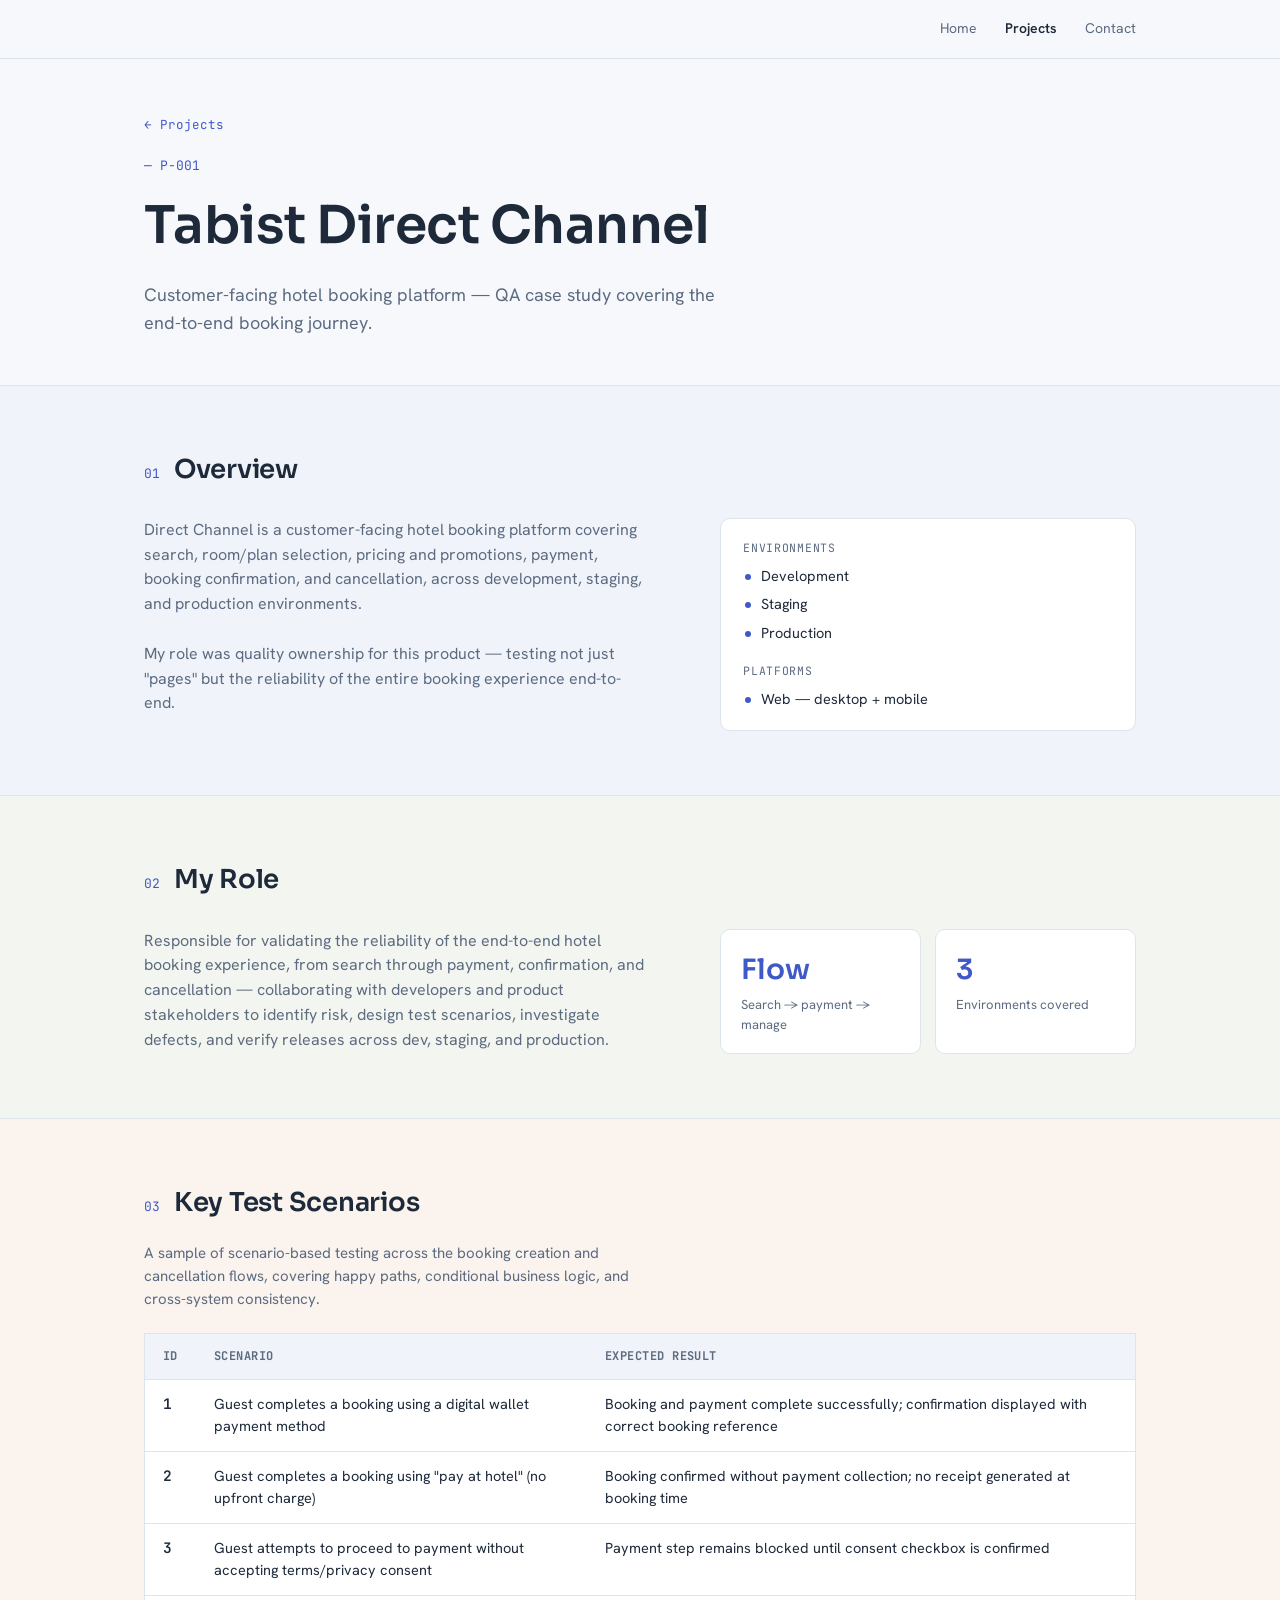
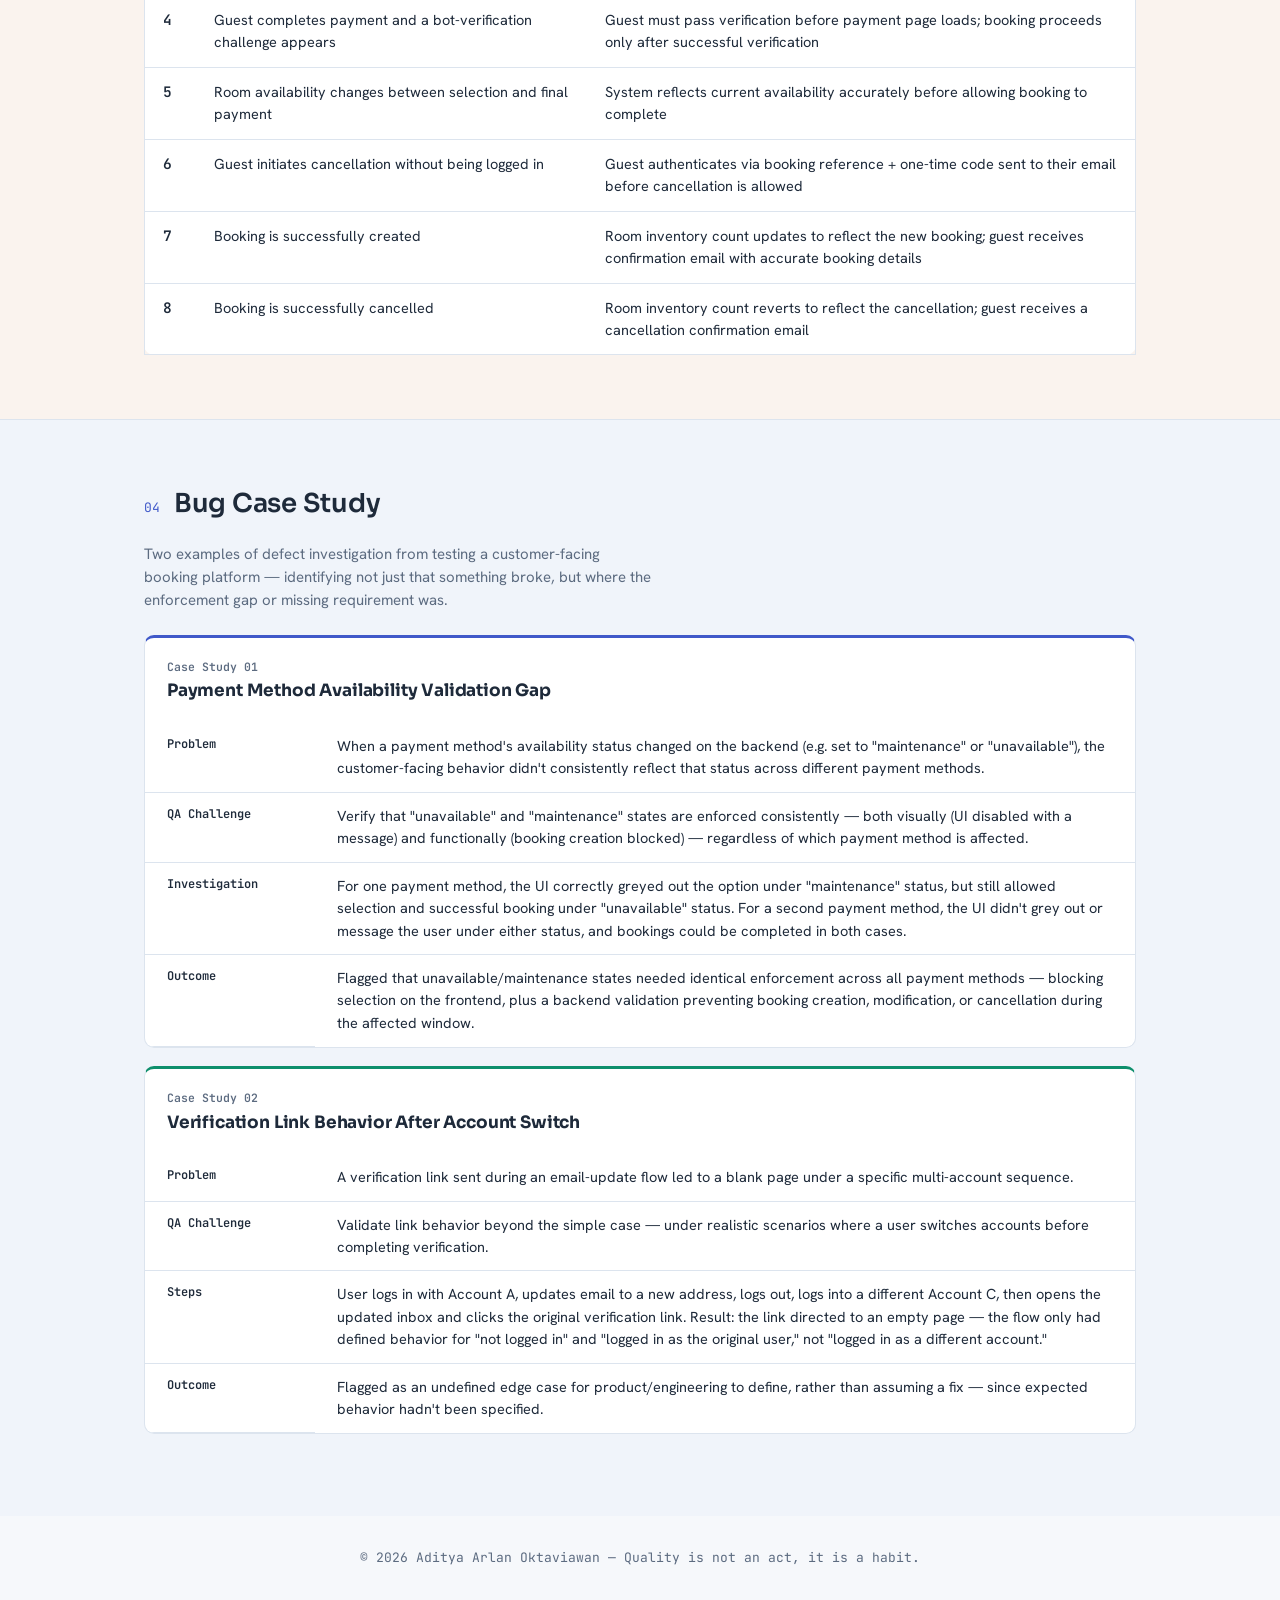
==== direct-channel.html @ cb13525e "initial portfolio qa" ====
<!DOCTYPE html>
<html lang="en">
<head>
  <meta charset="UTF-8" />
  <meta name="viewport" content="width=device-width, initial-scale=1.0" />
  <meta name="description" content="Direct Channel — a customer-facing hotel booking platform. QA case study by Aditya Arlan Oktaviawan: approach, risk-based testing, key scenarios, bug case study, and impact." />
  <meta name="author" content="Aditya Arlan Oktaviawan" />
  <meta name="theme-color" content="#F6F8FB" />

  <!-- EDIT: replace with your real Vercel domain once deployed -->
  <link rel="canonical" href="https://adityaarlan-qa.vercel.app/direct-channel.html" />
  <link rel="icon" type="image/svg+xml" href="favicon.svg" />

  <title>Tabist Direct Channel &mdash; Aditya Arlan Oktaviawan</title>

  <meta property="og:type" content="website" />
  <meta property="og:title" content="Tabist Direct Channel &mdash; Aditya Arlan Oktaviawan" />
  <meta property="og:description" content="QA case study — how Aditya Arlan validated the end-to-end hotel booking experience." />
  <meta property="og:url" content="https://adityaarlan-qa.vercel.app/direct-channel.html" />
  <meta property="og:site_name" content="Aditya Arlan Oktaviawan" />

  <meta name="twitter:card" content="summary" />
  <meta name="twitter:title" content="Tabist Direct Channel &mdash; Aditya Arlan Oktaviawan" />
  <meta name="twitter:description" content="QA case study — how Aditya Arlan validated the end-to-end hotel booking experience." />

  <link rel="preconnect" href="https://fonts.googleapis.com" />
  <link rel="preconnect" href="https://fonts.gstatic.com" crossorigin />
  <link href="https://fonts.googleapis.com/css2?family=Sora:wght@400;500;600;700&family=Hanken+Grotesk:wght@400;500;600&family=JetBrains+Mono:wght@400;500;600&display=swap" rel="stylesheet" />

  <link rel="stylesheet" href="styles.css" />
</head>
<body>

  <a href="#main" class="skip-link">Skip to content</a>

  <header>
    <nav class="nav" aria-label="Primary">
      <button class="nav-toggle" id="navToggle" aria-label="Toggle menu" aria-expanded="false" aria-controls="navList">
        <span></span><span></span><span></span>
      </button>

      <ul class="nav-links" id="navList">
        <li><a href="index.html">Home</a></li>
        <li><a href="index.html#projects" aria-current="page">Projects</a></li>
        <li><a href="index.html#contact">Contact</a></li>
      </ul>
    </nav>
  </header>

  <main id="main">

    <!-- ============================================================
         TABIST DIRECT CHANNEL — project case study

         Structure: Overview → My Role → Key Test Scenarios → Bug Case Study

         EDIT: replace any [BRACKETED] placeholder or boxed placeholder
         before publishing. Everything in plain text is the published
         framing; everything flagged [EDIT] / [ADD] / [CONFIRM] is yours
         to review first.
         ============================================================ -->
    <section class="section-head">
      <div class="wrap">
        <p class="breadcrumb mono"><a href="index.html#projects">&larr; Projects</a></p>
        <span class="sec-num mono">&mdash; P-001</span>
        <h1>Tabist Direct Channel</h1>
        <p class="section-head-sub">Customer-facing hotel booking platform &mdash; QA case study covering the end-to-end booking journey.</p>
      </div>
    </section>

    <!-- ============================================================
         01 · OVERVIEW
         ============================================================ -->
    <section id="overview">
      <div class="wrap">
        <div class="sec-head"><span class="sec-num mono">01</span><h2>Overview</h2></div>
        <div class="about-grid">
          <p>
            Direct Channel is a customer-facing hotel booking platform covering search,
            room/plan selection, pricing and promotions, payment, booking confirmation,
            and cancellation, across development, staging, and production environments.
            <br><br>
            My role was quality ownership for this product &mdash; testing not just "pages"
            but the reliability of the entire booking experience end-to-end.
          </p>
          <div class="about-fact-box" role="note">
            <p class="mono">ENVIRONMENTS</p>
            <ul class="about-facts">
              <li>Development</li>
              <li>Staging</li>
              <li>Production</li>
            </ul>
            <p class="mono">PLATFORMS</p>
            <ul class="about-facts">
              <li>Web &mdash; desktop + mobile</li>
            </ul>
          </div>
        </div>
        <!-- [CONFIRM] The brief asks whether mentioning the underlying
             architecture (BFF / CMS) is okay to publish. It has NOT been
             included here. If you confirm it's fine, add a sentence such as
             "the front end integrates with the platform through a BFF layer
             and content is managed via a CMS." -->
      </div>
    </section>

    <!-- ============================================================
         02 · MY ROLE
         ============================================================ -->
    <section id="my-role">
      <div class="wrap">
        <div class="sec-head"><span class="sec-num mono">02</span><h2>My Role</h2></div>
        <div class="about-grid">
          <p>
            Responsible for validating the reliability of the end-to-end hotel booking
            experience, from search through payment, confirmation, and cancellation &mdash;
            collaborating with developers and product stakeholders to identify risk,
            design test scenarios, investigate defects, and verify releases across dev,
            staging, and production.
          </p>
          <div class="stat-row">
            <div class="stat">
              <div class="num">Flow</div>
              <div class="label">Search &rarr; payment &rarr; manage</div>
            </div>
            <div class="stat">
              <div class="num">3</div>
              <div class="label">Environments covered</div>
            </div>
          </div>
        </div>
      </div>
    </section>

    <!-- ============================================================
         03 · KEY TEST SCENARIOS
         ============================================================ -->
    <section id="scenarios">
      <div class="wrap">
        <div class="sec-head"><span class="sec-num mono">03</span><h2>Key Test Scenarios</h2></div>
        <p class="sec-sub">A sample of scenario-based testing across the booking creation and cancellation flows, covering happy paths, conditional business logic, and cross-system consistency.</p>
        <div class="tbl-wrap">
          <table class="tbl">
            <thead>
              <tr>
                <th scope="col">ID</th>
                <th scope="col">Scenario</th>
                <th scope="col">Expected Result</th>
              </tr>
            </thead>
            <tbody>
              <tr><td class="mono">1</td><td>Guest completes a booking using a digital wallet payment method</td><td>Booking and payment complete successfully; confirmation displayed with correct booking reference</td></tr>
              <tr><td class="mono">2</td><td>Guest completes a booking using "pay at hotel" (no upfront charge)</td><td>Booking confirmed without payment collection; no receipt generated at booking time</td></tr>
              <tr><td class="mono">3</td><td>Guest attempts to proceed to payment without accepting terms/privacy consent</td><td>Payment step remains blocked until consent checkbox is confirmed</td></tr>
              <tr><td class="mono">4</td><td>Guest completes payment and a bot-verification challenge appears</td><td>Guest must pass verification before payment page loads; booking proceeds only after successful verification</td></tr>
              <tr><td class="mono">5</td><td>Room availability changes between selection and final payment</td><td>System reflects current availability accurately before allowing booking to complete</td></tr>
              <tr><td class="mono">6</td><td>Guest initiates cancellation without being logged in</td><td>Guest authenticates via booking reference + one-time code sent to their email before cancellation is allowed</td></tr>
              <tr><td class="mono">7</td><td>Booking is successfully created</td><td>Room inventory count updates to reflect the new booking; guest receives confirmation email with accurate booking details</td></tr>
              <tr><td class="mono">8</td><td>Booking is successfully cancelled</td><td>Room inventory count reverts to reflect the cancellation; guest receives a cancellation confirmation email</td></tr>
            </tbody>
          </table>
        </div>
        <!-- [CONFIRM] This is sanitised, generic wording only — no internal
             system names, exact UI copy, fee amounts, or payment-provider
             names. Swap in your real expectation wording if any differ. -->
      </div>
    </section>

    <!-- ============================================================
         04 · BUG CASE STUDY
         ============================================================ -->
    <section id="bug-case">
      <div class="wrap">
        <div class="sec-head"><span class="sec-num mono">04</span><h2>Bug Case Study</h2></div>
        <p class="sec-sub">Two examples of defect investigation from testing a customer-facing booking platform &mdash; identifying not just that something broke, but where the enforcement gap or missing requirement was.</p>

        <article class="bug-case">
          <div class="bug-case-head">
            <span class="mono">Case Study 01</span>
            <h3>Payment Method Availability Validation Gap</h3>
          </div>
          <div class="tbl-wrap">
            <table class="tbl tbl-plain">
              <tbody>
                <tr>
                  <th scope="row">Problem</th>
                  <td>When a payment method's availability status changed on the backend (e.g. set to "maintenance" or "unavailable"), the customer-facing behavior didn't consistently reflect that status across different payment methods.</td>
                </tr>
                <tr>
                  <th scope="row">QA Challenge</th>
                  <td>Verify that "unavailable" and "maintenance" states are enforced consistently &mdash; both visually (UI disabled with a message) and functionally (booking creation blocked) &mdash; regardless of which payment method is affected.</td>
                </tr>
                <tr>
                  <th scope="row">Investigation</th>
                  <td>For one payment method, the UI correctly greyed out the option under "maintenance" status, but still allowed selection and successful booking under "unavailable" status. For a second payment method, the UI didn't grey out or message the user under either status, and bookings could be completed in both cases.</td>
                </tr>
                <tr>
                  <th scope="row">Outcome</th>
                  <td>Flagged that unavailable/maintenance states needed identical enforcement across all payment methods &mdash; blocking selection on the frontend, plus a backend validation preventing booking creation, modification, or cancellation during the affected window.</td>
                </tr>
              </tbody>
            </table>
          </div>
        </article>

        <article class="bug-case">
          <div class="bug-case-head">
            <span class="mono">Case Study 02</span>
            <h3>Verification Link Behavior After Account Switch</h3>
          </div>
          <div class="tbl-wrap">
            <table class="tbl tbl-plain">
              <tbody>
                <tr>
                  <th scope="row">Problem</th>
                  <td>A verification link sent during an email-update flow led to a blank page under a specific multi-account sequence.</td>
                </tr>
                <tr>
                  <th scope="row">QA Challenge</th>
                  <td>Validate link behavior beyond the simple case &mdash; under realistic scenarios where a user switches accounts before completing verification.</td>
                </tr>
                <tr>
                  <th scope="row">Steps</th>
                  <td>User logs in with Account A, updates email to a new address, logs out, logs into a different Account C, then opens the updated inbox and clicks the original verification link. Result: the link directed to an empty page &mdash; the flow only had defined behavior for "not logged in" and "logged in as the original user," not "logged in as a different account."</td>
                </tr>
                <tr>
                  <th scope="row">Outcome</th>
                  <td>Flagged as an undefined edge case for product/engineering to define, rather than assuming a fix &mdash; since expected behavior hadn't been specified.</td>
                </tr>
              </tbody>
            </table>
          </div>
        </article>

        <!-- [EDIT] Content is sanitised and generic as requested — no ticket
             IDs, internal tool/system names, interface copy, or company name.
             Adjust the wording if any detail differs from what you want
             published. -->
      </div>
    </section>

    </main>

  <footer>
    &copy; <span id="year">2026</span> Aditya Arlan Oktaviawan &mdash; Quality is not an act, it is a habit.
  </footer>

  <script src="script.js"></script>
</body>
</html>
---- styles.css ----
/* ============================================================
   Portfolio — Software QA Engineer
   DESIGN TOKENS
   Light, warm "qa log" aesthetic. To change the whole look, edit
   just the variables below. --accent / --accent2 / --accent3 are
   the three rotating accent colors.
   ============================================================ */
:root {
  --bg: #F6F8FB;          /* page background        */
  --bg-panel: #F0F4FA;    /* alternating section 1  */
  --bg-panel2: #F3F6F0;   /* alternating section 2  */
  --bg-panel3: #FAF3EE;   /* alternating section 3  */
  --ink: #1E2A3A;         /* primary text           */
  --ink-soft: #5C6B80;    /* secondary text         */
  --line: #DCE4EE;        /* hairline borders       */
  --accent: #4059C9;
  --accent-soft: #EAEFFB;
  --accent2: #0E8F6C;
  --accent2-soft: #E4F4EC;
  --accent3: #D97A3D;
  --accent3-soft: #FCEFE3;
  --radius: 10px;
  --max: 1040px;
}

* { box-sizing: border-box; margin: 0; padding: 0; }

html { scroll-behavior: smooth; }

/* Anchor offset so the sticky header doesn't cover section headings */
section[id] { scroll-margin-top: 76px; }

body {
  background: var(--bg);
  color: var(--ink);
  font-family: 'Hanken Grotesk', system-ui, -apple-system, 'Segoe UI', sans-serif;
  line-height: 1.55;
  -webkit-font-smoothing: antialiased;
}

h1, h2, h3 { font-family: 'Sora', 'Hanken Grotesk', sans-serif; letter-spacing: -0.01em; }

.mono {
  font-family: 'JetBrains Mono', ui-monospace, monospace;
}

a { color: inherit; }

.wrap {
  max-width: var(--max);
  margin: 0 auto;
  padding: 0 24px;
}

section { padding: 64px 0; }
section + section { border-top: 1px solid var(--line); }

/* Rotating panel backgrounds for each section, in order */
main > section:nth-of-type(2) { background: var(--bg-panel); }
main > section:nth-of-type(3) { background: var(--bg-panel2); }
main > section:nth-of-type(4) { background: var(--bg-panel3); }
main > section:nth-of-type(5) { background: var(--bg-panel); }
main > section:nth-of-type(6) { background: var(--bg-panel2); }

@media (max-width: 640px) {
  section { padding: 48px 0; }
  .wrap { padding: 0 20px; }
}

/* Visible focus ring for keyboard users */
:focus-visible {
  outline: 2px solid var(--accent);
  outline-offset: 2px;
}

/* Skip-to-content link — visually hidden until focused */
.skip-link {
  position: absolute;
  left: -9999px;
  top: 0;
  background: var(--ink);
  color: #fff;
  font-weight: 600;
  padding: 10px 18px;
  border-radius: 0 0 8px 0;
  z-index: 200;
}
.skip-link:focus { left: 0; text-decoration: none; }

/* ============================================================
   HEADER / NAV
   ============================================================ */
header {
  position: sticky;
  top: 0;
  z-index: 20;
  background: rgba(246, 248, 251, 0.88);
  backdrop-filter: blur(8px);
  border-bottom: 1px solid var(--line);
}

.nav {
  display: flex;
  align-items: center;
  justify-content: space-between;
  padding: 18px 24px;
  max-width: var(--max);
  margin: 0 auto;
  position: relative;
}

.nav-links {
  display: flex;
  list-style: none;
  margin: 0;
  margin-left: auto;
  padding: 0;
  font-size: 14px;
}
.nav-links li { margin-left: 28px; }
.nav-links li:first-child { margin-left: 0; }
.nav-links a {
  text-decoration: none;
  color: var(--ink-soft);
  transition: color 0.15s ease;
}
.nav-links a:hover, .nav-links a:focus-visible { color: var(--ink); }
.nav-links a[aria-current="page"] {
  color: var(--ink);
  font-weight: 600;
}

/* Mobile hamburger (hidden on desktop) */
.nav-toggle {
  display: none;
  flex-direction: column;
  justify-content: center;
  align-items: center;
  gap: 5px;
  width: 44px;
  height: 44px;
  background: none;
  border: 1px solid var(--line);
  border-radius: 8px;
  cursor: pointer;
  padding: 0;
}
.nav-toggle span {
  width: 22px;
  height: 2px;
  background: var(--ink);
  transition: transform 0.25s ease, opacity 0.25s ease;
}
.nav-toggle[aria-expanded="true"] span:nth-child(1) { transform: translateY(7px) rotate(45deg); }
.nav-toggle[aria-expanded="true"] span:nth-child(2) { opacity: 0; }
.nav-toggle[aria-expanded="true"] span:nth-child(3) { transform: translateY(-7px) rotate(-45deg); }

@media (max-width: 640px) {
  .nav-toggle { display: flex; }
  .nav-links {
    display: none;
    position: absolute;
    top: 100%;
    left: 0;
    right: 0;
    flex-direction: column;
    gap: 0;
    background: var(--bg);
    border-bottom: 1px solid var(--line);
    padding: 8px 24px 16px;
  }
  .nav-links.open { display: flex; }
  .nav-links li { margin: 0; }
  .nav-links a { display: block; padding: 12px 0; }
}

/* ============================================================
   HERO
   ============================================================ */
.hero { padding: 56px 0 48px; }

.eyebrow {
  display: inline-flex;
  align-items: center;
  font-family: 'JetBrains Mono', monospace;
  font-size: 12.5px;
  color: var(--accent);
  background: var(--accent-soft);
  border: 1px solid #CBD6EC;
  padding: 6px 12px;
  border-radius: 100px;
  margin-bottom: 22px;
}
.eyebrow::before {
  content: "";
  width: 6px;
  height: 6px;
  background: var(--accent);
  border-radius: 50%;
  display: inline-block;
  margin-right: 8px;
}

.hero h1 {
  font-size: clamp(34px, 5.2vw, 56px);
  font-weight: 600;
  max-width: 18ch;
}

.hero-sub {
  color: var(--ink-soft);
  font-size: 18px;
  max-width: 56ch;
  margin-top: 14px;
}

.hero-cta {
  display: flex;
  margin-top: 24px;
  flex-wrap: wrap;
}
.hero-cta .btn { margin-right: 14px; }
.hero-cta .btn:last-child { margin-right: 0; }

/* Buttons */
.btn {
  font-family: 'Hanken Grotesk', sans-serif;
  font-size: 14.5px;
  font-weight: 600;
  padding: 12px 22px;
  border-radius: 8px;
  text-decoration: none;
  display: inline-block;
  transition: transform 0.15s ease, background 0.15s ease;
}
.btn-primary { background: var(--ink); color: #fff; }
.btn-primary:hover { transform: translateY(-1px); background: #33455C; }
.btn-ghost { border: 1px solid var(--line); color: var(--ink); background: transparent; }
.btn-ghost:hover { transform: translateY(-1px); border-color: var(--ink); }

/* ============================================================
   SECTION HEADS
   ============================================================ */
.sec-head {
  display: flex;
  align-items: baseline;
  margin-bottom: 28px;
}
.sec-num {
  font-family: 'JetBrains Mono', monospace;
  color: var(--accent);
  font-size: 13px;
  margin-right: 14px;
}
.sec-head h2 { font-size: 26px; font-weight: 600; }

/* ============================================================
   SUB-PAGE PAGE HEADS (Projects / Direct Channel / QA Artifacts)
   ============================================================ */
.section-head {
  padding: 56px 0 48px;
}
.section-head .sec-num {
  display: block;
  margin: 0 0 10px;
}
.section-head h1 {
  font-size: clamp(34px, 5.2vw, 52px);
  font-weight: 600;
  max-width: 22ch;
}
.section-head-sub {
  color: var(--ink-soft);
  font-size: 18px;
  max-width: 60ch;
  margin-top: 14px;
}

.breadcrumb {
  font-size: 12.5px;
  color: var(--ink-soft);
  margin-bottom: 22px;
}
.breadcrumb a {
  color: var(--accent);
  text-decoration: none;
}
.breadcrumb a:hover { text-decoration: underline; }

/* CTA link at the bottom of a project card */
.case-cta { margin: 16px 0 0; padding-top: 14px; border-top: 1px solid var(--line); }
.case-cta a {
  font-family: 'JetBrains Mono', monospace;
  font-size: 12.5px;
  font-weight: 600;
  color: var(--accent);
  text-decoration: none;
}
.case-cta a:hover { text-decoration: underline; }

/* ============================================================
   ABOUT
   ============================================================ */
.about-grid {
  display: grid;
  grid-template-columns: 1.3fr 1fr;
  gap: 36px;
  align-items: start;
}
.about-grid p {
  color: var(--ink-soft);
  font-size: 16px;
  max-width: 56ch;
}

.stat-row {
  display: grid;
  grid-template-columns: 1fr 1fr;
  gap: 14px;
}
.stat {
  border: 1px solid var(--line);
  border-radius: var(--radius);
  padding: 18px 20px;
  background: #fff;
}
.stat .num {
  font-family: 'Sora', sans-serif;
  font-size: 28px;
  font-weight: 600;
  color: var(--accent);
}
.stat .label { color: var(--ink-soft); font-size: 13px; margin-top: 4px; }

@media (max-width: 760px) {
  .about-grid { grid-template-columns: 1fr; }
  .bug-grid { grid-template-columns: 1fr; }
  .tools-grid { grid-template-columns: 1fr; }
}

/* ============================================================
   SKILLS (coverage report)
   ============================================================ */
.coverage {
  border: 1px solid var(--line);
  border-radius: var(--radius);
  background: #fff;
  overflow: hidden;
}
.coverage-row {
  display: flex;
  justify-content: space-between;
  align-items: center;
  padding: 16px 24px;
  border-bottom: 1px solid var(--line);
  border-left: 3px solid var(--accent);
  flex-wrap: wrap;
  gap: 8px;
}
.coverage-row:last-child { border-bottom: none; }
.coverage-row:nth-child(2) { border-left-color: var(--accent2); }
.coverage-row:nth-child(3) { border-left-color: var(--accent3); }
.coverage-row:nth-child(4) { border-left-color: var(--accent2); }
.coverage-row:nth-child(5) { border-left-color: var(--accent3); }

.coverage-cat {
  font-weight: 600;
  font-size: 15px;
  min-width: 200px;
  margin-right: 16px;
}
.coverage-cat .mono {
  display: block;
  color: var(--ink-soft);
  font-weight: 400;
  font-size: 12px;
  margin-top: 3px;
}

.tag-list { display: flex; flex-wrap: wrap; }
.tag {
  font-family: 'JetBrains Mono', monospace;
  font-size: 12.5px;
  padding: 6px 11px;
  border-radius: 6px;
  background: var(--bg-panel);
  border: 1px solid var(--line);
  color: var(--ink);
  margin: 0 8px 8px 0;
}

/* ============================================================
   PROJECTS / TEST ARTIFACTS (test case log)
   ============================================================ */
.projects-intro {
  color: var(--ink-soft);
  max-width: 640px;
  margin: -12px 0 24px;
}

.case-grid {
  display: grid;
  grid-template-columns: repeat(2, 1fr);
  gap: 14px;
}
@media (max-width: 760px) {
  .case-grid { grid-template-columns: 1fr; }
}

/* Home-page Projects section: with only a few cards, don't stretch them
   across the full 2-column grid — cap the container so a single card
   reads as an intentional feature card instead of a half-empty row. */
#projects .case-grid {
  grid-template-columns: 1fr;
  max-width: 560px;
}

.case {
  border: 1px solid var(--line);
  border-top: 3px solid var(--accent);
  border-radius: var(--radius);
  background: #fff;
  padding: 22px 24px;
  transition: border-color 0.15s ease, transform 0.15s ease;
}
.case:nth-of-type(3n+2) { border-top-color: var(--accent2); }
.case:nth-of-type(3n+3) { border-top-color: var(--accent3); }
.case:hover { border-color: var(--line); border-top-color: var(--accent); transform: translateY(-2px); }
.case:nth-of-type(3n+2):hover { border-top-color: var(--accent2); }
.case:nth-of-type(3n+3):hover { border-top-color: var(--accent3); }

.case-top {
  display: flex;
  justify-content: space-between;
  align-items: center;
  margin-bottom: 14px;
}
.case-id {
  font-family: 'JetBrains Mono', monospace;
  font-size: 12.5px;
  color: var(--ink-soft);
}

.badge {
  font-family: 'JetBrains Mono', monospace;
  font-size: 11px;
  font-weight: 600;
  letter-spacing: 0.03em;
  padding: 4px 10px;
  border-radius: 100px;
  background: var(--accent-soft);
  color: var(--accent);
}
.case:nth-of-type(3n+2) .badge { background: var(--accent2-soft); color: var(--accent2); }
.case:nth-of-type(3n+3) .badge { background: var(--accent3-soft); color: var(--accent3); }

.case h3 { font-size: 18px; margin-bottom: 8px; }
.case p { color: var(--ink-soft); font-size: 14.5px; margin: 0 0 16px; }

.case-media {
  position: relative;
  display: block;
  margin: 0 0 18px;
  border: 1px solid var(--line);
  border-radius: calc(var(--radius) - 4px);
  overflow: hidden;
  background: #fff;
}
.case-media img {
  display: block;
  width: 100%;
  height: 178px;
  object-fit: cover;
  object-position: top;
  transition: transform 0.3s ease;
}
.case-media:hover img { transform: scale(1.03); }
.case-media-hint {
  position: absolute;
  right: 10px;
  bottom: 10px;
  font-size: 11px;
  padding: 5px 9px;
  border-radius: 6px;
  background: rgba(15, 23, 42, 0.78);
  color: #fff;
  opacity: 0;
  transition: opacity 0.2s ease;
}
.case-media:hover .case-media-hint,
.case-media:focus-visible .case-media-hint { opacity: 1; }

.case-details {
  margin-top: 4px;
  font-size: 13px;
}
.case-details summary {
  font-family: 'JetBrains Mono', monospace;
  font-size: 12.5px;
  font-weight: 600;
  color: var(--accent);
  cursor: pointer;
  user-select: none;
}
.case:nth-of-type(3n+2) .case-details summary { color: var(--accent2); }
.case:nth-of-type(3n+3) .case-details summary { color: var(--accent3); }
.case-details summary:hover { text-decoration: underline; }

.case-meta {
  display: grid;
  gap: 10px;
  margin: 14px 0 0;
  padding-top: 14px;
  border-top: 1px solid var(--line);
}
.case-meta > div {
  display: grid;
  grid-template-columns: 110px 1fr;
  gap: 12px;
  font-size: 13.5px;
}
.case-meta dt { color: var(--ink); font-weight: 600; }
.case-meta dd { color: var(--ink-soft); margin: 0; }

/* ============================================================
   PROJECT DETAIL — case study page
   ============================================================ */
.sec-sub {
  color: var(--ink-soft);
  font-size: 15px;
  max-width: 64ch;
  margin-bottom: 22px;
  margin-top: -10px;
}

/* Right-hand "fact box" on the Overview section */
.about-fact-box {
  border: 1px solid var(--line);
  border-radius: var(--radius);
  background: #fff;
  padding: 20px 22px;
}
.about-fact-box > .mono {
  font-size: 11.5px;
  letter-spacing: 0.06em;
  color: var(--ink-soft);
  margin-bottom: 8px;
  display: block;
}
.about-fact-box > .mono:not(:first-child) { margin-top: 18px; }
.about-facts {
  list-style: none;
  display: grid;
  gap: 6px;
  margin: 0;
  padding: 0;
}
.about-facts li {
  color: var(--ink);
  font-size: 14.5px;
  padding-left: 18px;
  position: relative;
}
.about-facts li::before {
  content: "";
  position: absolute;
  left: 2px;
  top: 9px;
  width: 6px;
  height: 6px;
  border-radius: 50%;
  background: var(--accent);
}

/* Tables (scenarios, bug case study) */
.tbl-wrap { overflow-x: auto; }
.tbl {
  width: 100%;
  border-collapse: collapse;
  background: #fff;
  border: 1px solid var(--line);
  border-radius: var(--radius);
  font-size: 14.5px;
}
.tbl th, .tbl td {
  text-align: left;
  padding: 13px 18px;
  border-bottom: 1px solid var(--line);
  vertical-align: top;
}
.tbl th {
  font-family: 'JetBrains Mono', monospace;
  font-size: 12px;
  letter-spacing: 0.04em;
  text-transform: uppercase;
  color: var(--ink-soft);
  background: var(--bg-panel);
}
.tbl tbody tr:last-child td { border-bottom: none; }
.tbl tbody td:first-child { font-weight: 600; }

/* Bug case study — 4-step grid */
.bug-grid {
  display: grid;
  grid-template-columns: repeat(2, 1fr);
  gap: 14px;
}
.bug-step {
  border: 1px solid var(--line);
  border-top: 3px solid var(--accent);
  border-radius: var(--radius);
  background: #fff;
  padding: 20px 22px;
}
.bug-step:nth-child(2) { border-top-color: var(--accent2); }
.bug-step:nth-child(3) { border-top-color: var(--accent3); }
.bug-step:nth-child(4) { border-top-color: var(--accent2); }
.bug-step h3 { font-size: 15px; margin-bottom: 8px; }
.bug-step h3 .mono {
  font-size: 11.5px;
  font-weight: 600;
  color: var(--ink-soft);
  display: block;
  margin-bottom: 2px;
}
.bug-step p { color: var(--ink-soft); font-size: 14px; margin: 0; }

/* Bug case study — case cards with 4-row table */
.bug-case {
  border: 1px solid var(--line);
  border-top: 3px solid var(--accent);
  border-radius: var(--radius);
  background: #fff;
  overflow: hidden;
  margin-bottom: 18px;
}
.bug-case:nth-of-type(2) { border-top-color: var(--accent2); }
.bug-case-head {
  padding: 20px 22px 4px;
}
.bug-case-head .mono {
  font-size: 11.5px;
  font-weight: 600;
  color: var(--ink-soft);
  display: block;
  margin-bottom: 3px;
}
.bug-case-head h3 {
  font-size: 17px;
  margin: 0;
}
.bug-case .tbl-wrap { overflow: visible; margin-top: 14px; }
.bug-case .tbl {
  border: none;
  border-radius: 0;
  background: transparent;
}
.bug-case .tbl th, .bug-case .tbl td { padding: 12px 22px; }
.bug-case .tbl th[scope="row"] {
  width: 170px;
  text-transform: none;
  letter-spacing: 0;
  background: transparent;
  color: var(--ink);
  font-weight: 600;
}
@media (max-width: 760px) {
  .bug-case .tbl th[scope="row"] { width: 92px; padding: 11px 16px; }
  .bug-case .tbl th, .bug-case .tbl td { padding: 11px 16px; }
}
.bug-tags { padding: 4px 22px 20px; }
.bug-close {
  color: var(--ink-soft);
  font-size: 14.5px;
  max-width: 760px;
  background: var(--bg-panel);
  border: 1px solid var(--line);
  border-left: 3px solid var(--accent);
  border-radius: var(--radius);
  padding: 14px 18px;
  margin-top: 18px;
}

/* Template / placeholder note */
.note {
  margin-top: 18px;
  font-size: 13.5px;
  color: var(--ink-soft);
  background: var(--bg-panel);
  border: 1px dashed var(--line);
  border-radius: var(--radius);
  padding: 14px 18px;
}

/* ============================================================
   EXPERIENCE / EDUCATION (timeline)
   ============================================================ */
.timeline {
  border-left: 2px solid var(--line);
  padding-left: 28px;
  display: flex;
  flex-direction: column;
}
.tl-item { position: relative; margin-top: 20px; }
.tl-item:first-child { margin-top: 0; }
.tl-item::before {
  content: "";
  position: absolute;
  left: -33px;
  top: 4px;
  width: 8px;
  height: 8px;
  border-radius: 50%;
  background: var(--accent);
}
.tl-item:nth-child(2)::before { background: var(--accent2); }
.tl-item:nth-child(3)::before { background: var(--accent3); }

.tl-period {
  font-family: 'JetBrains Mono', monospace;
  font-size: 12.5px;
  color: var(--accent);
  margin-bottom: 6px;
  display: block;
}
.tl-item:nth-child(2) .tl-period { color: var(--accent2); }
.tl-item:nth-child(3) .tl-period { color: var(--accent3); }

.tl-item h3 { font-size: 17px; margin-bottom: 6px; }
.tl-item p { color: var(--ink-soft); font-size: 14.5px; max-width: 60ch; margin: 0; }
.tl-item ul {
  list-style: none;
  margin: 8px 0 0;
  display: grid;
  gap: 6px;
}
.tl-item li {
  color: var(--ink-soft);
  font-size: 14.5px;
  max-width: 60ch;
  padding-left: 18px;
  position: relative;
}
.tl-item li::before {
  content: "";
  position: absolute;
  left: 2px;
  top: 8px;
  width: 6px;
  height: 6px;
  border-radius: 50%;
  background: var(--line);
}

/* ============================================================
   CONTACT
   ============================================================ */
.contact-box {
  border: 1px solid var(--line);
  border-radius: var(--radius);
  background: #fff;
  padding: 40px;
  text-align: center;
}
.contact-box h2 { font-size: 28px; margin-bottom: 12px; }
.contact-box p {
  color: var(--ink-soft);
  max-width: 44ch;
  margin: 0 auto 28px;
}
.contact-links {
  display: flex;
  justify-content: center;
  flex-wrap: wrap;
}
.contact-links .btn { margin: 0 8px 8px; }

/* ============================================================
   FOOTER
   ============================================================ */
footer {
  padding: 32px 0 48px;
  text-align: center;
  color: var(--ink-soft);
  font-size: 13px;
  font-family: 'JetBrains Mono', monospace;
}

/* ============================================================
   RESPONSIVE / MOTION
   ============================================================ */
@media (max-width: 640px) {
  .contact-box { padding: 32px 20px; }
  .coverage-cat { min-width: 100%; }
  .tbl th, .tbl td { padding: 11px 14px; }
}

/* Utility for reduced-motion users */
@media (prefers-reduced-motion: reduce) {
  html { scroll-behavior: auto; }
  * { transition: none !important; }
}
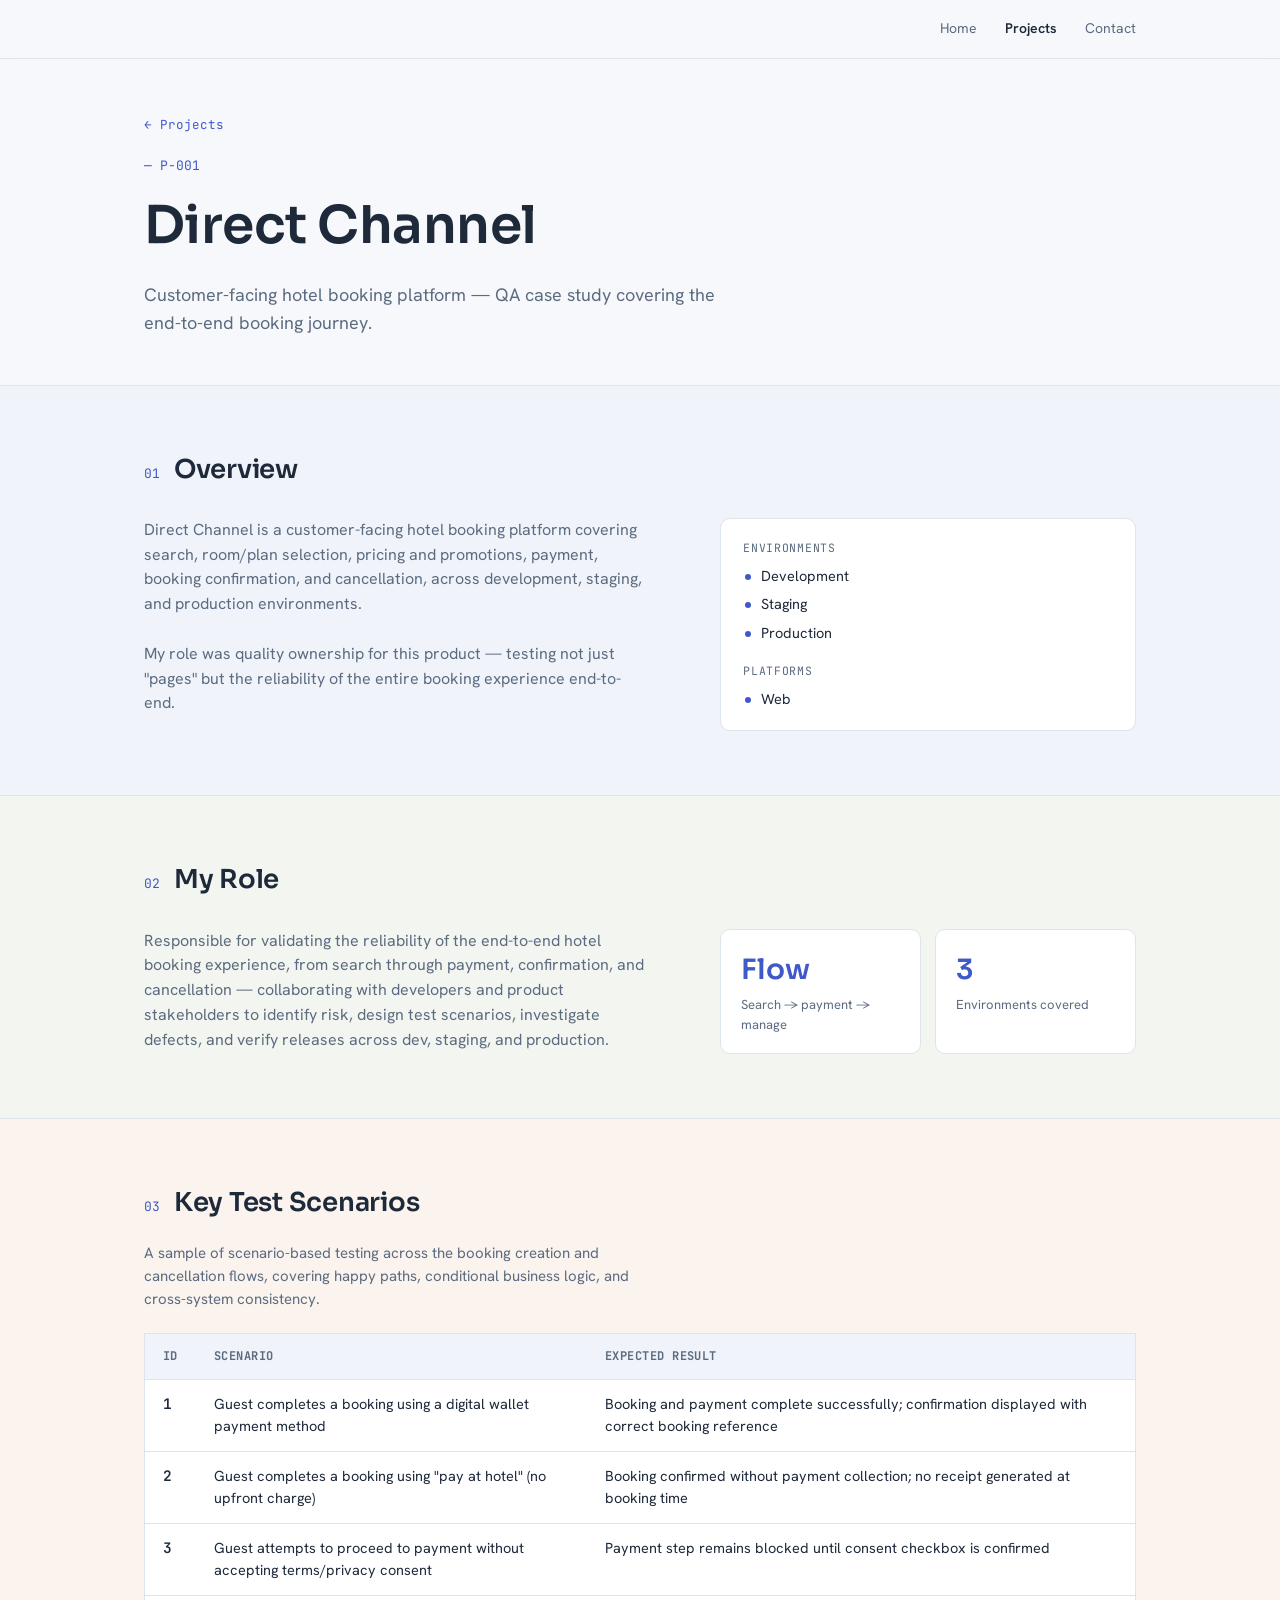
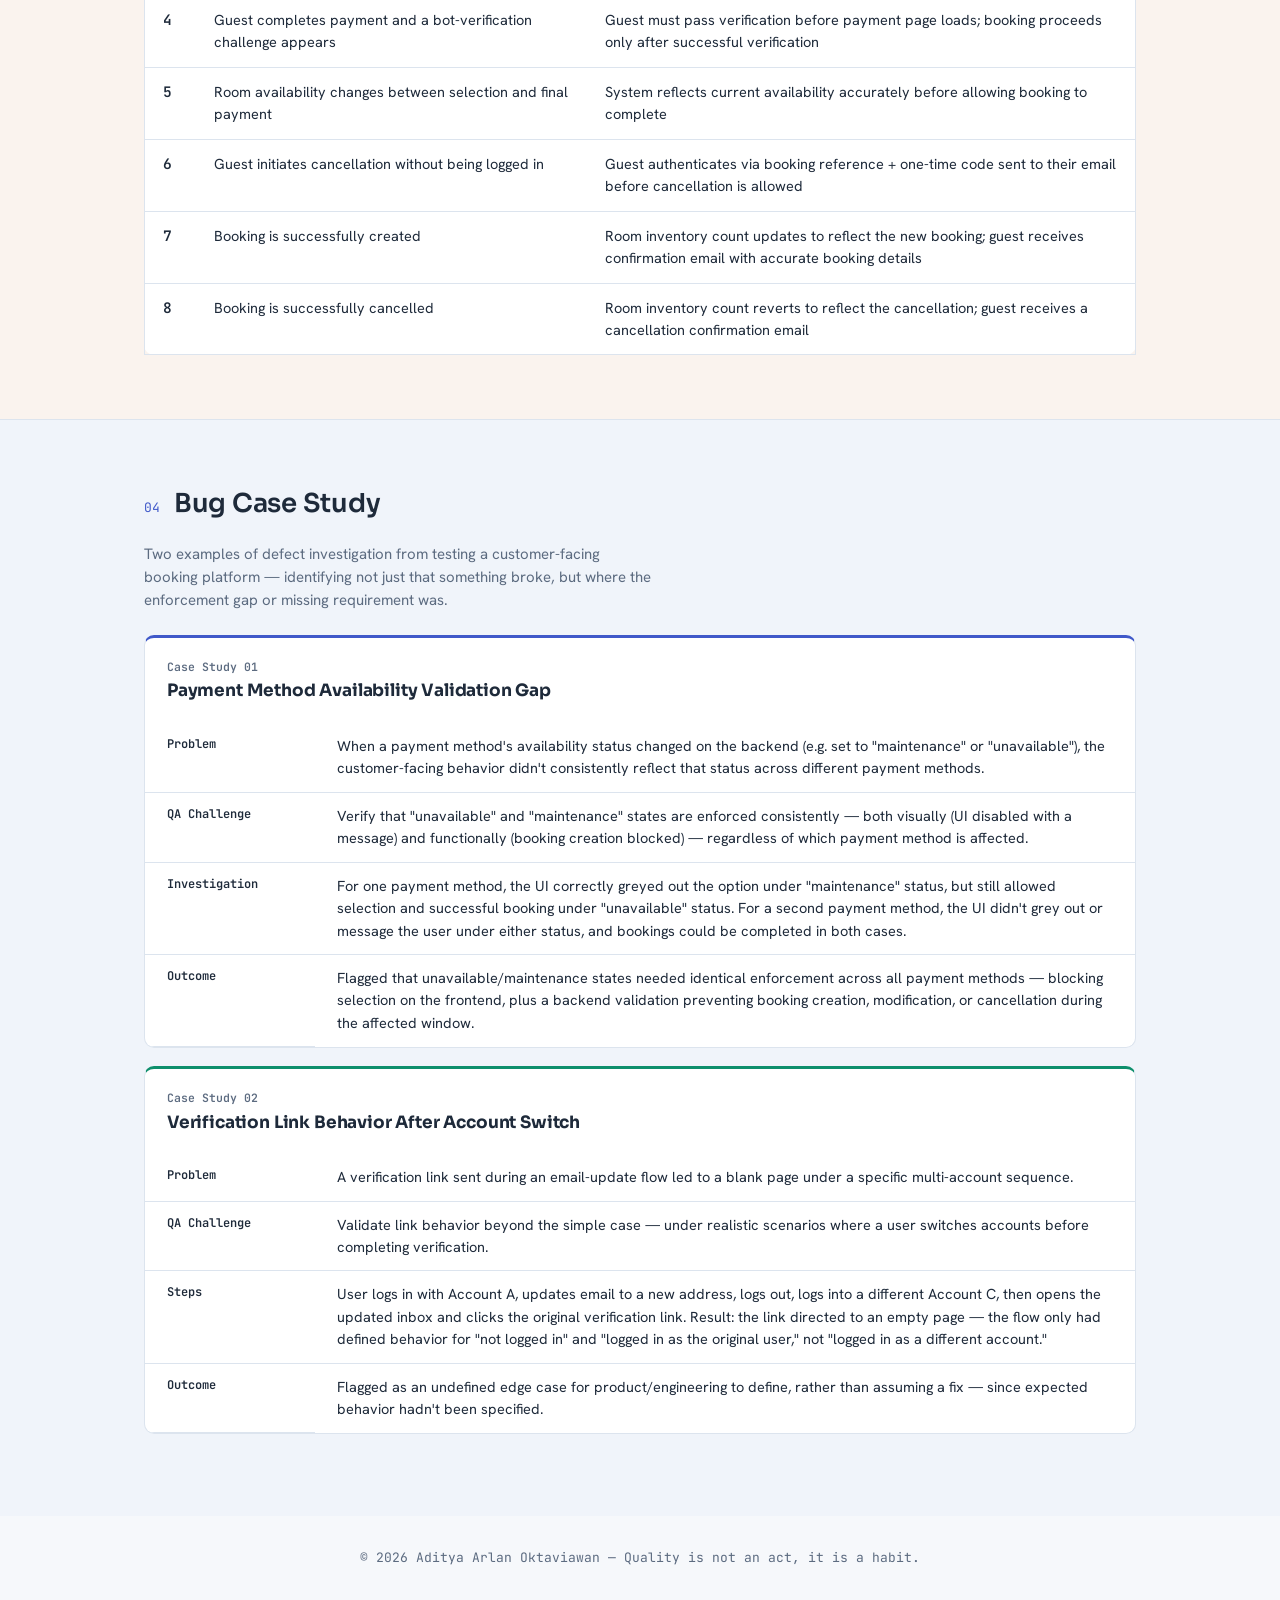
==== commit 0d95d44e: "Update portfolio Project" ====
--- a/direct-channel.html
+++ b/direct-channel.html
@@ -11,16 +11,16 @@
   <link rel="canonical" href="https://adityaarlan-qa.vercel.app/direct-channel.html" />
   <link rel="icon" type="image/svg+xml" href="favicon.svg" />
 
-  <title>Tabist Direct Channel &mdash; Aditya Arlan Oktaviawan</title>
+  <title>Direct Channel &mdash; Aditya Arlan Oktaviawan</title>
 
   <meta property="og:type" content="website" />
-  <meta property="og:title" content="Tabist Direct Channel &mdash; Aditya Arlan Oktaviawan" />
+  <meta property="og:title" content="Direct Channel &mdash; Aditya Arlan Oktaviawan" />
   <meta property="og:description" content="QA case study — how Aditya Arlan validated the end-to-end hotel booking experience." />
   <meta property="og:url" content="https://adityaarlan-qa.vercel.app/direct-channel.html" />
   <meta property="og:site_name" content="Aditya Arlan Oktaviawan" />
 
   <meta name="twitter:card" content="summary" />
-  <meta name="twitter:title" content="Tabist Direct Channel &mdash; Aditya Arlan Oktaviawan" />
+  <meta name="twitter:title" content="Direct Channel &mdash; Aditya Arlan Oktaviawan" />
   <meta name="twitter:description" content="QA case study — how Aditya Arlan validated the end-to-end hotel booking experience." />
 
   <link rel="preconnect" href="https://fonts.googleapis.com" />
@@ -63,7 +63,7 @@
       <div class="wrap">
         <p class="breadcrumb mono"><a href="index.html#projects">&larr; Projects</a></p>
         <span class="sec-num mono">&mdash; P-001</span>
-        <h1>Tabist Direct Channel</h1>
+        <h1>Direct Channel</h1>
         <p class="section-head-sub">Customer-facing hotel booking platform &mdash; QA case study covering the end-to-end booking journey.</p>
       </div>
     </section>
@@ -92,7 +92,7 @@
             </ul>
             <p class="mono">PLATFORMS</p>
             <ul class="about-facts">
-              <li>Web &mdash; desktop + mobile</li>
+              <li>Web</li>
             </ul>
           </div>
         </div>
--- a/styles.css
+++ b/styles.css
@@ -407,12 +407,11 @@
   .case-grid { grid-template-columns: 1fr; }
 }
 
-/* Home-page Projects section: with only a few cards, don't stretch them
-   across the full 2-column grid — cap the container so a single card
-   reads as an intentional feature card instead of a half-empty row. */
+/* Home-page Projects section: two-up grid so cards read P001/P002 on the
+   first row and P003/P004 on the second. */
 #projects .case-grid {
-  grid-template-columns: 1fr;
-  max-width: 560px;
+  grid-template-columns: repeat(2, 1fr);
+  max-width: 840px;
 }
 
 .case {
@@ -668,6 +667,18 @@
   .bug-case .tbl th[scope="row"] { width: 92px; padding: 11px 16px; }
   .bug-case .tbl th, .bug-case .tbl td { padding: 11px 16px; }
 }
+.inline-flow {
+  display: inline-block;
+  font-family: 'JetBrains Mono', monospace;
+  font-size: 12.5px;
+  color: var(--ink);
+  background: var(--bg-panel);
+  border: 1px solid var(--line);
+  border-radius: var(--radius);
+  padding: 8px 12px;
+  margin-top: 8px;
+  line-height: 1.7;
+}
 .bug-tags { padding: 4px 22px 20px; }
 .bug-close {
   color: var(--ink-soft);
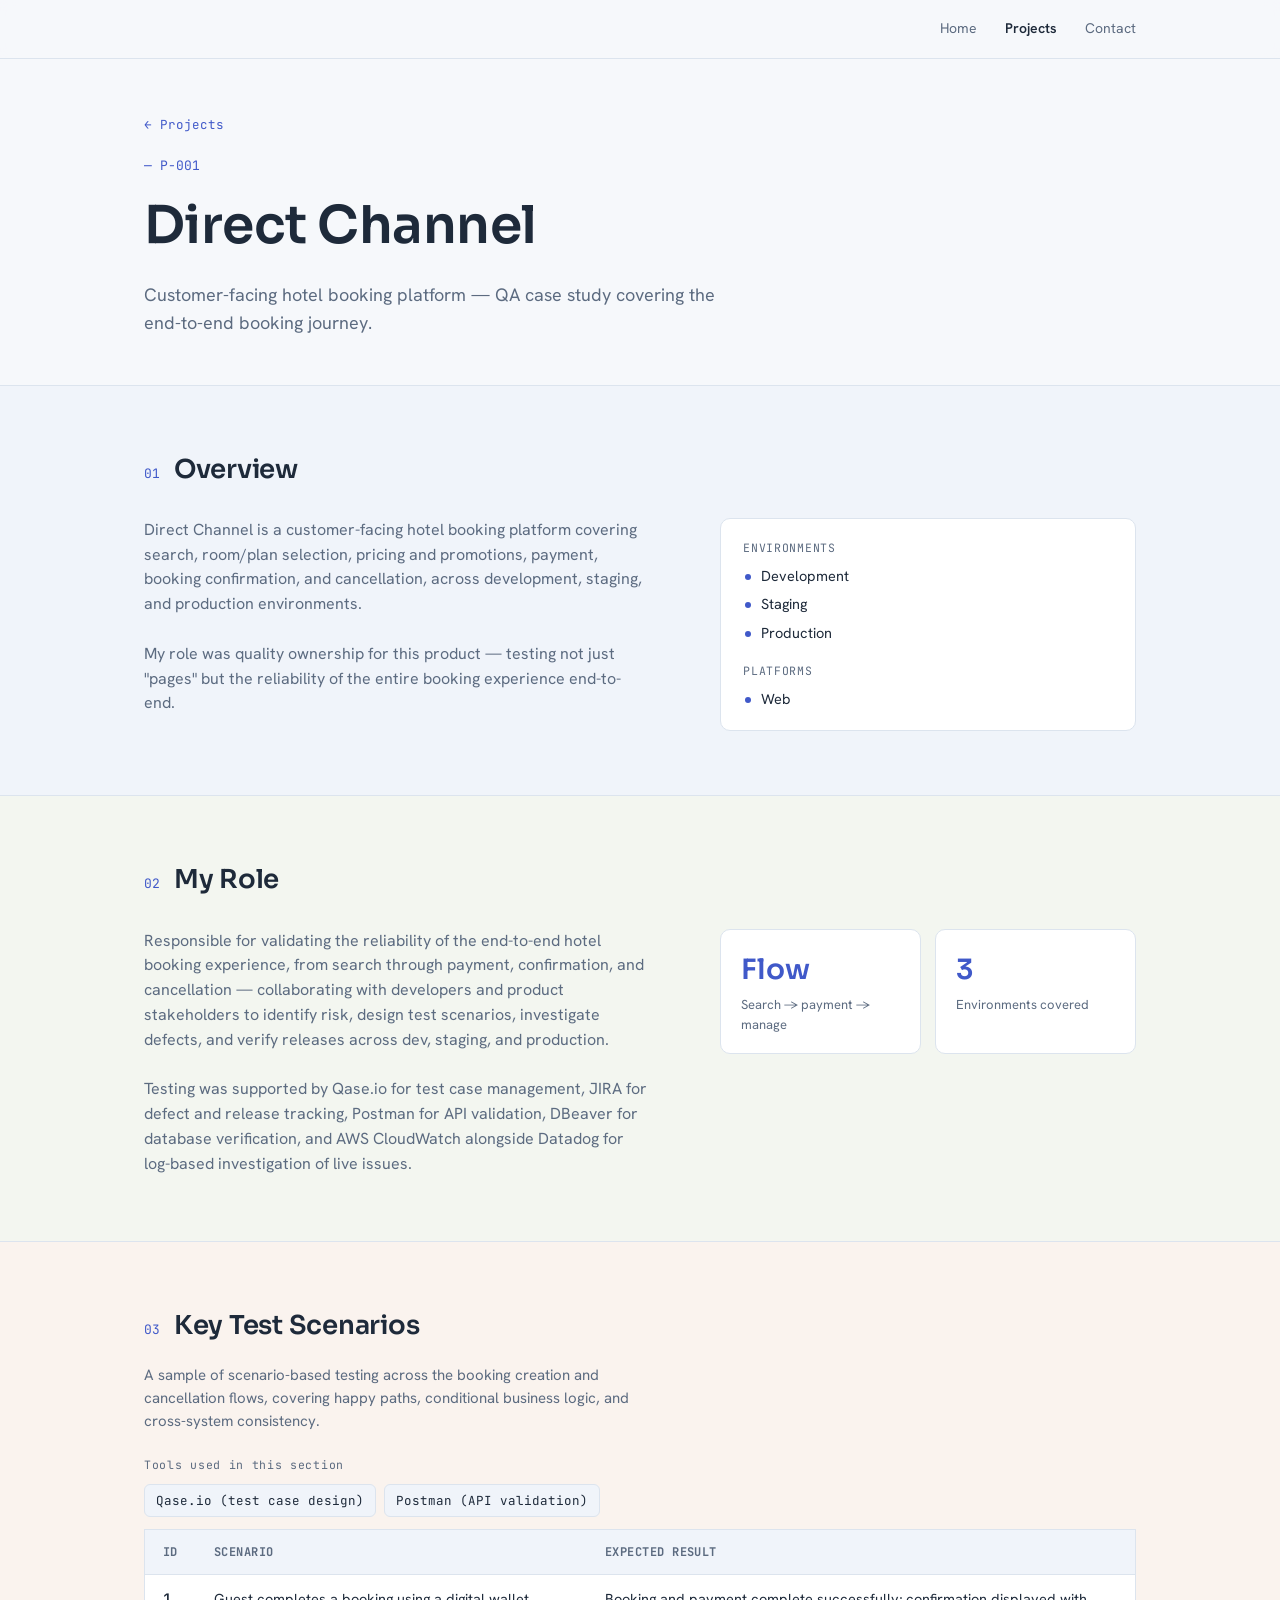
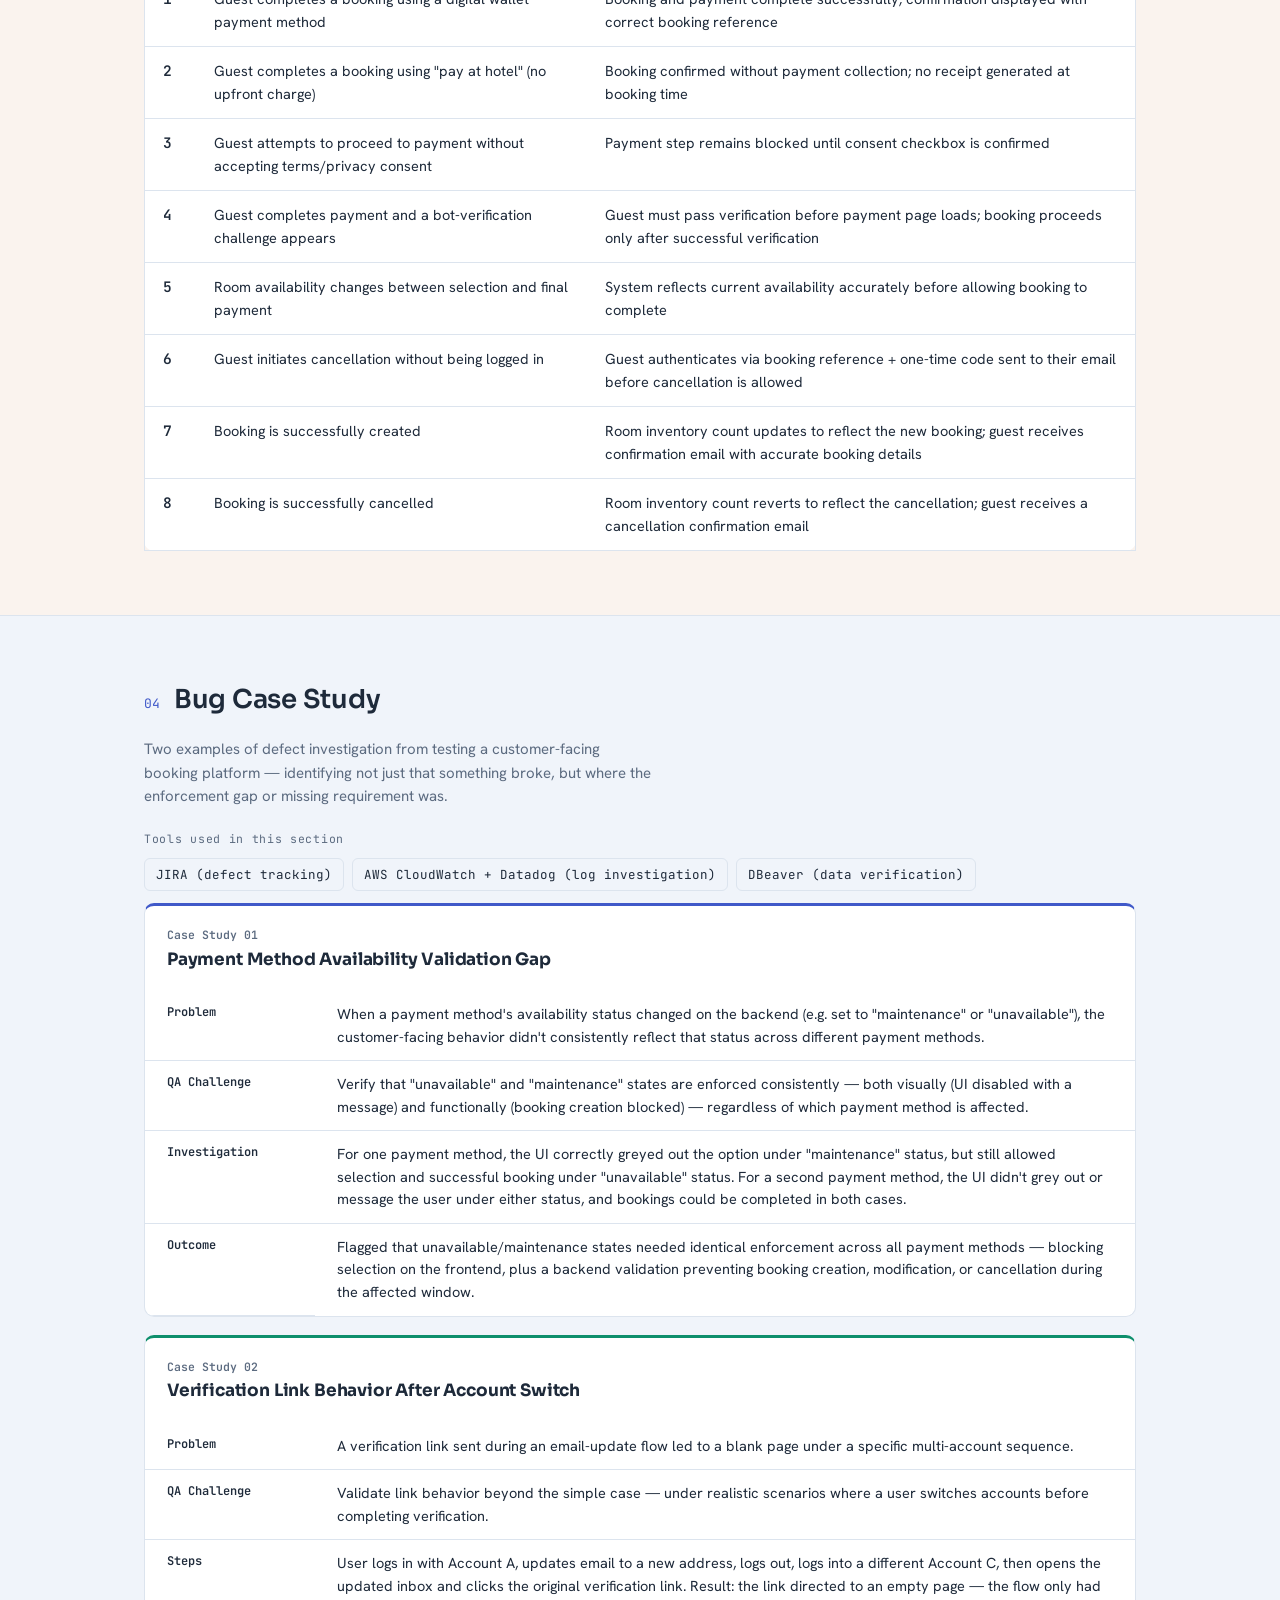
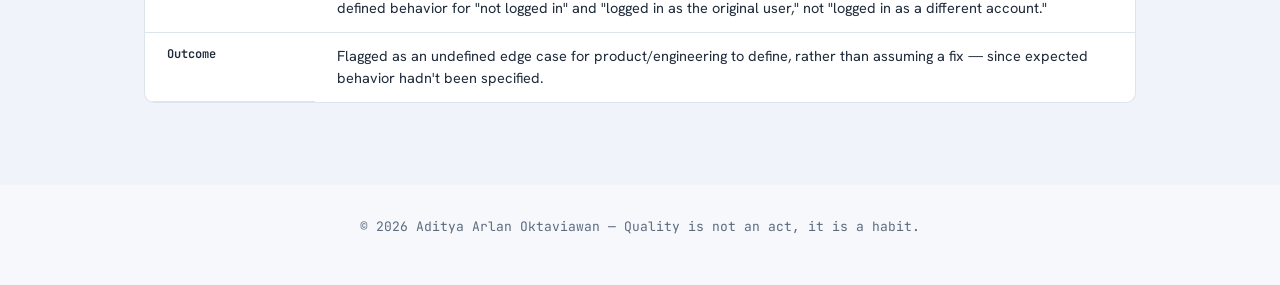
==== commit 369e30c0: "add tools section" ====
--- a/direct-channel.html
+++ b/direct-channel.html
@@ -111,13 +111,19 @@
       <div class="wrap">
         <div class="sec-head"><span class="sec-num mono">02</span><h2>My Role</h2></div>
         <div class="about-grid">
-          <p>
+          <div>
+            <p>
             Responsible for validating the reliability of the end-to-end hotel booking
             experience, from search through payment, confirmation, and cancellation &mdash;
             collaborating with developers and product stakeholders to identify risk,
             design test scenarios, investigate defects, and verify releases across dev,
             staging, and production.
-          </p>
+            <br><br>
+            Testing was supported by Qase.io for test case management, JIRA for defect and
+            release tracking, Postman for API validation, DBeaver for database verification,
+            and AWS CloudWatch alongside Datadog for log-based investigation of live issues.
+            </p>
+            </div>
           <div class="stat-row">
             <div class="stat">
               <div class="num">Flow</div>
@@ -139,6 +145,8 @@
       <div class="wrap">
         <div class="sec-head"><span class="sec-num mono">03</span><h2>Key Test Scenarios</h2></div>
         <p class="sec-sub">A sample of scenario-based testing across the booking creation and cancellation flows, covering happy paths, conditional business logic, and cross-system consistency.</p>
+        <p class="sec-tools-label mono">Tools used in this section</p>
+        <div class="tag-list sec-tools"><span class="tag">Qase.io (test case design)</span><span class="tag">Postman (API validation)</span></div>
         <div class="tbl-wrap">
           <table class="tbl">
             <thead>
@@ -174,6 +182,9 @@
         <div class="sec-head"><span class="sec-num mono">04</span><h2>Bug Case Study</h2></div>
         <p class="sec-sub">Two examples of defect investigation from testing a customer-facing booking platform &mdash; identifying not just that something broke, but where the enforcement gap or missing requirement was.</p>
 
+        <p class="sec-tools-label mono">Tools used in this section</p>
+        <div class="tag-list sec-tools"><span class="tag">JIRA (defect tracking)</span><span class="tag">AWS CloudWatch + Datadog (log investigation)</span><span class="tag">DBeaver (data verification)</span></div>
+
         <article class="bug-case">
           <div class="bug-case-head">
             <span class="mono">Case Study 01</span>
--- a/styles.css
+++ b/styles.css
@@ -390,6 +390,54 @@
 }
 
 /* ============================================================
+   TOOLS & ENVIRONMENT
+   ============================================================ */
+.tools-grid {
+  display: grid;
+  grid-template-columns: repeat(3, 1fr);
+  gap: 14px;
+}
+@media (max-width: 960px) {
+  .tools-grid { grid-template-columns: repeat(2, 1fr); }
+}
+.tool {
+  border: 1px solid var(--line);
+  border-radius: var(--radius);
+  background: #fff;
+  padding: 20px 22px;
+  display: flex;
+  flex-direction: column;
+  transition: border-color 0.15s ease, transform 0.15s ease;
+}
+.tool:hover { border-color: var(--accent); transform: translateY(-2px); }
+.tool-top {
+  display: flex;
+  justify-content: space-between;
+  align-items: center;
+  gap: 8px;
+  margin-bottom: 10px;
+}
+.tool h3 { font-size: 16px; margin: 0; }
+.tool-cat {
+  font-family: 'JetBrains Mono', monospace;
+  font-size: 11px;
+  font-weight: 600;
+  letter-spacing: 0.03em;
+  padding: 4px 10px;
+  border-radius: 100px;
+  background: var(--accent-soft);
+  color: var(--accent);
+  white-space: nowrap;
+}
+.tool p {
+  color: var(--ink-soft);
+  font-size: 14.5px;
+  margin: 0 0 16px;
+  flex: 1;
+}
+.tool .tag-list { margin-top: auto; }
+
+/* ============================================================
    PROJECTS / TEST ARTIFACTS (test case log)
    ============================================================ */
 .projects-intro {
@@ -439,6 +487,15 @@
   font-size: 12.5px;
   color: var(--ink-soft);
 }
+
+.case-tools-label {
+  font-family: 'JetBrains Mono', ui-monospace, monospace;
+  font-size: 11.5px;
+  letter-spacing: 0.06em;
+  color: var(--ink-soft);
+  margin: 0 0 8px;
+}
+.case .tag-list { margin-bottom: 16px; }
 
 .badge {
   font-family: 'JetBrains Mono', monospace;
@@ -532,6 +589,15 @@
   margin-top: -10px;
 }
 
+.sec-tools-label {
+  font-family: 'JetBrains Mono', ui-monospace, monospace;
+  font-size: 11.5px;
+  letter-spacing: 0.06em;
+  color: var(--ink-soft);
+  margin: 0 0 10px;
+}
+.sec-tools { margin-bottom: 4px; }
+
 /* Right-hand "fact box" on the Overview section */
 .about-fact-box {
   border: 1px solid var(--line);
